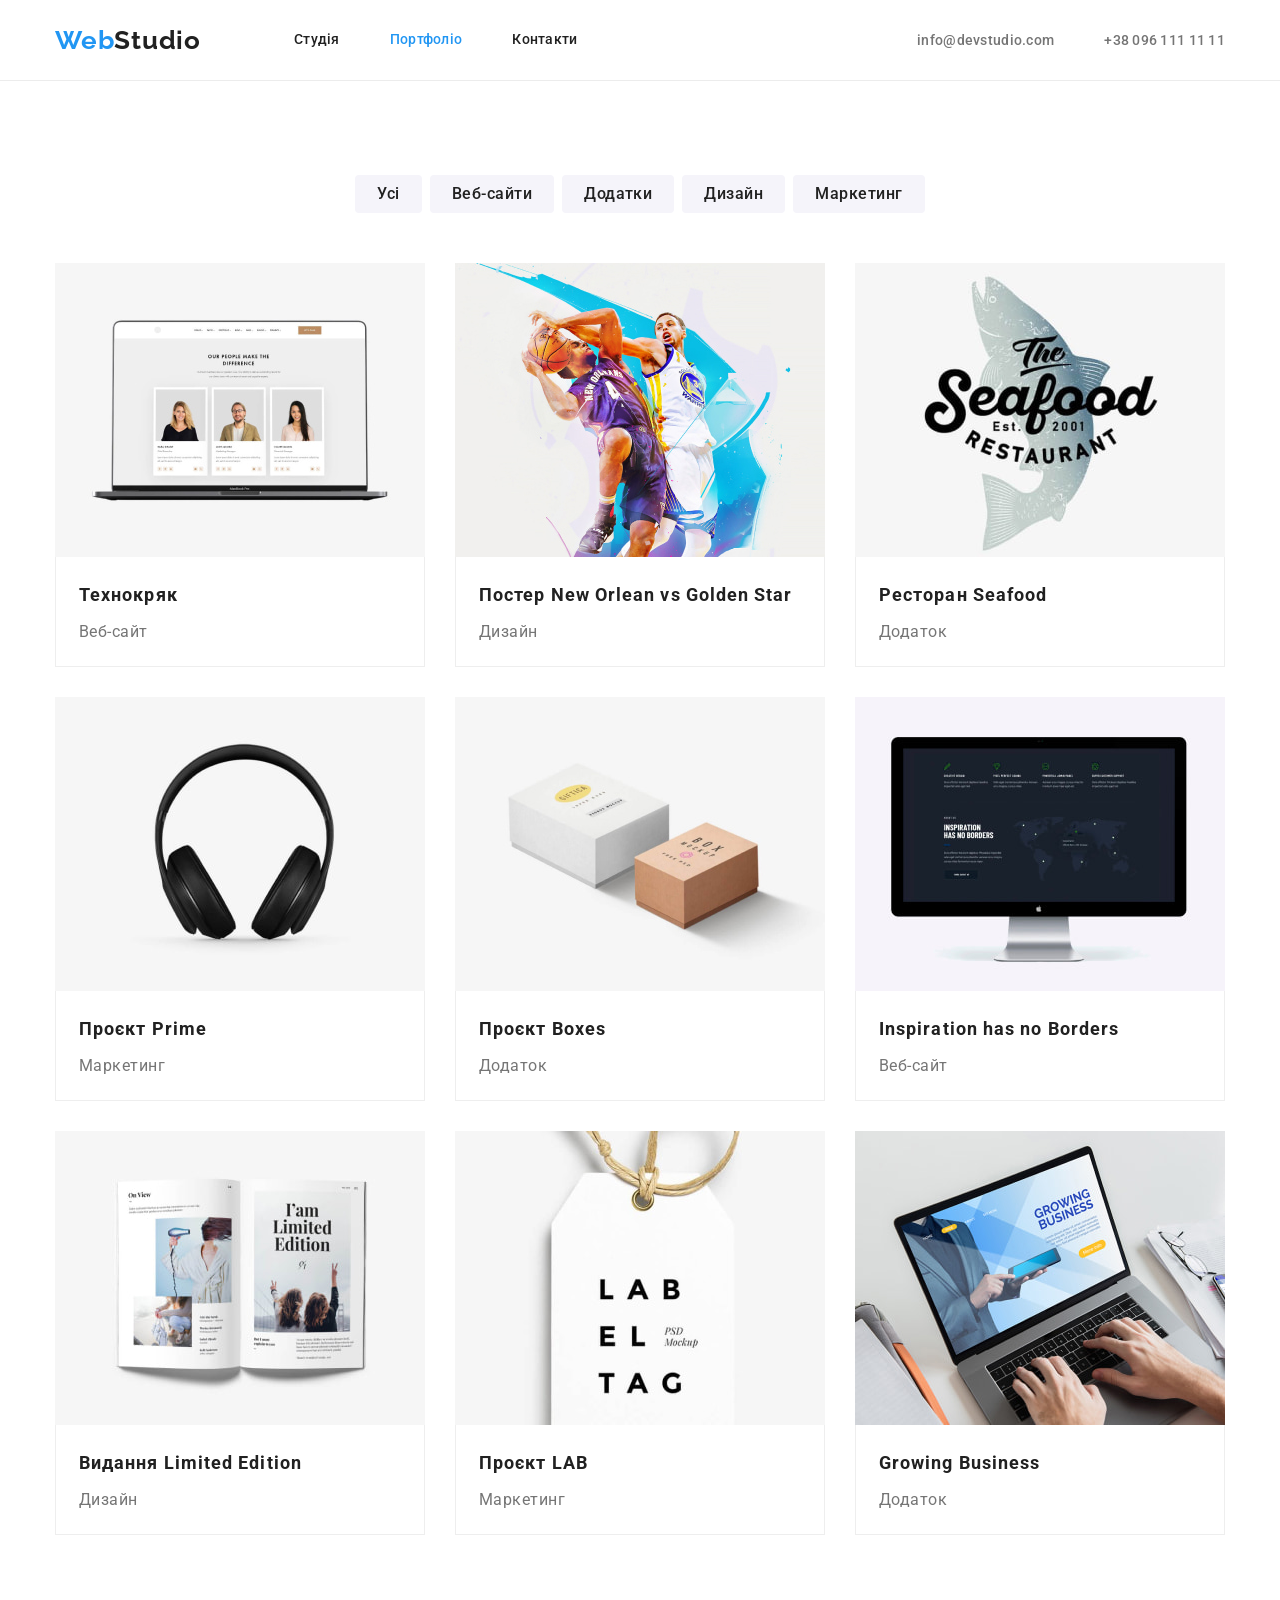
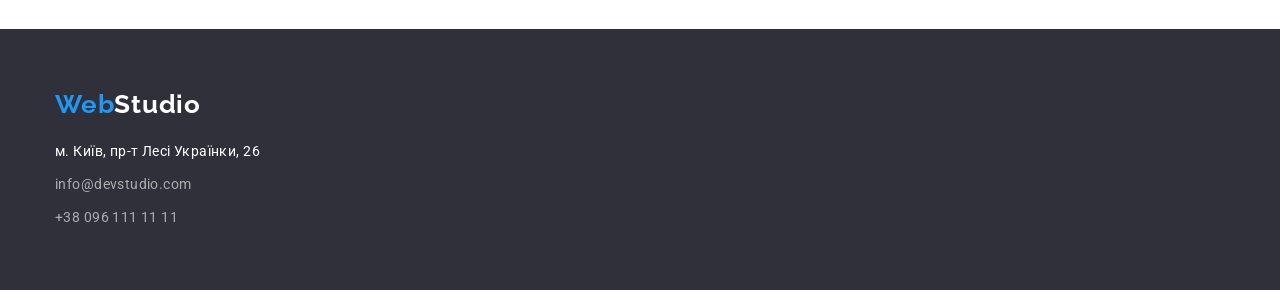
==== portfolio.html @ f5c1f459 "initial commit" ====
<!DOCTYPE html>
<html lang="uk">

<head>
    <meta charset="UTF-8">
    <meta http-equiv="X-UA-Compatible" content="IE=edge">
    <meta name="viewport" content="width=device-width, initial-scale=1.0">
    <title>Document</title>
    <link rel="preconnect" href="https://fonts.googleapis.com">
    <link rel="preconnect" href="https://fonts.gstatic.com" crossorigin>
    <link href="https://fonts.googleapis.com/css2?family=Raleway:wght@700&family=Roboto:wght@400;500;700;900&display=swap" rel="stylesheet">
    <link rel="stylesheet" href="https://cdnjs.cloudflare.com/ajax/libs/modern-normalize/1.1.0/modern-normalize.min.css">
    <link rel="stylesheet" href="./css/styles.css">
</head>

<body>
    <!--Header-->
    <header class="header">
        <div class="container header-nav">
            <a href="./index.html" class="header-logo link"> <span class="accent">Web</span>Studio</a>
            <nav>
                <ul class="site-nav list">
                    <li class="item"><a href="./index.html" class="link ">Студія</a></li>
                    <li class="item"><a href="./portfolio.html" class="link current">Портфоліо</a></li>
                    <li class="item"><a href="" class="link">Контакти</a></li>
                </ul>
            </nav>
            <ul class="header-contacts list">
                <li class="item">
                    <a href="mailto:info@devstudio.com" class="link">info@devstudio.com</a>
                </li>
                <li class="item">
                    <a href="tel:+380961111111" class="link">+38 096 111 11 11</a>
                </li>
            </ul>
        </div>
    </header>
    <main>
        <!--Портфоліо-->
        <h1 class="section-title visually-hidden">Портфоліо</h1>
        <!--Filter-->
        <section class="section">
            <div class="container project">
                <ul class="list category">
                    <li class="item"><button type="button" class="category-button">Усі</button></li>
                    <li class="item"><button type="button" class="category-button">Веб-сайти</button></li>
                    <li class="item"><button type="button" class="category-button">Додатки</button></li>
                    <li class="item"><button type="button" class="category-button">Дизайн</button></li>
                    <li class="item"><button type="button" class="category-button">Маркетинг</button></li>
                </ul>
                <ul class="project-list list">
                    <li class="item">
                        <a href="" class="link">
                            <img src="./images/project1.jpg" alt="ноутбук з зображенням сайта" class="project-image">
                            <div class="project-description">
                                <h3 class="project-title">Технокряк</h3>
                                <p class="project-category">Веб-сайт</p>
                            </div>
                        </a>
                    </li>
                    <li class="item">
                        <a href="" class="link">
                            <img src="./images/project2.jpg" alt="два баскетболісти" class="project-image">
                            <div class="project-description">
                                <h3 class="project-title">Постер New Orlean vs Golden Star</h3>
                                <p class="project-category">Дизайн</p>
                            </div>
                        </a>
                    </li>
                    <li class="item">
                        <a href="" class="link">
                            <img src="./images/project3.jpg" alt="логотип Seafood Restaraunt" class="project-image">
                            <div class="project-description">
                                <h3 class="project-title">Ресторан Seafood</h3>
                                <p class="project-category">Додаток</p>
                            </div>
                        </a>
                    </li>
                    <li class="item">
                        <a href="" class="link">
                            <img src="./images/project4.jpg" alt="навушники" class="project-image">
                            <div class="project-description">
                                <h3 class="project-title">Проєкт Prime</h3>
                                <p class="project-category">Маркетинг</p>
                            </div>
                        </a>
                    </li>
                    <li class="item">
                        <a href="" class="link">
                            <img src="./images/project5.jpg" alt="дві коробки" class="project-image">
                            <div class="project-description">
                                <h3 class="project-title">Проєкт Boxes</h3>
                                <p class="project-category">Додаток</p>
                            </div>
                        </a>
                    </li>
                    <li class="item">
                        <a href="" class="link">
                            <img src="./images/project6.jpg" alt="монітор з зображенням сайту" class="project-image">
                            <div class="project-description">
                                <h3 class="project-title">Inspiration has no Borders</h3>
                                <p class="project-category">Веб-сайт</p>
                            </div>
                        </a>
                    </li>
                    <li class="item">
                        <a href="" class="link">
                            <img src="./images/project7.jpg" alt="журнал" class="project-image">
                            <div class="project-description">
                                <h3 class="project-title">Видання Limited Edition</h3>
                                <p class="project-category">Дизайн</p>
                            </div>
                        </a>
                    </li>
                    <li class="item">
                        <a href="" class="link">
                            <img src="./images/project8.jpg" alt="етикетка" class="project-image">
                            <div class="project-description">
                                <h3 class="project-title">Проєкт LAB</h3>
                                <p class="project-category">Маркетинг</p>
                            </div>                        
                        </a>
                    </li>
                    <li class="item">
                        <a href="" class="link">
                            <img src="./images/project9.jpg" alt="руки на клавіатурі ноутбука" class="project-image">
                            <div class="project-description">
                                <h3 class="project-title">Growing Business</h3>
                                <p class="project-category">Додаток</p>
                            </div>
                        </a>
                    </li>
                </ul>
            </div>
        </section>
    </main>
    <footer class="footer">
        <div class="container">
            <a href="./index.html" class="footer-logo link"> <span class="accent">Web</span>Studio</a>
            <address>
                <ul class="list address">
                    <li class="address-item item">
                        <p>м. Київ, пр-т Лесі Українки, 26</p>
                    </li>
                    <li class="footer-contacts item">
                        <a href="mailto:info@devstudio.com" class="link">info@devstudio.com</a>
                    </li>
                    <li class="footer-contacts item">
                        <a href="tel:+380961111111" class="link">+38 096 111 11 11</a>
                    </li>
                </ul>
            </address>
        </div>
    </footer>
</body>

</html>
---- css/styles.css ----
/* колір основного тексту #757575 */
/* колір заголовків #212121 */
/* акцент #2196F3 */
/* колір ховера по кнопці "замовити послугу" #188CE8 */
/* колір контактів у хедері */
/* колір контактів у футеріrgba(255, 255, 255, 0.6); */
/* білий #FFFFFF */
/* колір основного фона #F5F5F5 */
/* вторинний цвіт фону #F5F4FA */
/* фон хедера #FFFFFF */

:root {
    --primary-text-color:#757575;
    --title-text-color:#212121;
    --accent-color:#2196F3;
    --header-contacts-color:#757575;
    --footer-contacts-color:rgba(255, 255, 255, 0.6);
    --white-color:#FFFFFF;
    --primary-background-color:#FFFFFF;
    --secondary-background-color:#F5F4FA;
    --header-background-color:#FFFFFF;
    --hero-background-color:#2F303A;
    --order-button-hover:#188CE8;
}

h1,
h2,
h3,
h4,
h5,
h6,
p,
ul {
    margin: 0;
    padding: 0;
}

body {
    background-color: var(--primary-background-color);
    color: var(--primary-text-color);
    font-family: Roboto, sans-serif;
}

.list {
    list-style: none;
}

.link {
    text-decoration: none;
}

.visually-hidden {
    position: absolute;
    white-space: nowrap;
    width: 1px;
    height: 1px;
    overflow: hidden;
    border: 0;
    padding: 0;
    clip: rect(0 0 0 0);
    clip-path: inset(50%);
    margin: -1px;
}

/* Хедер */

.container {
    margin-left: auto;
    margin-right: auto;
    width: 1200px;
    padding-left: 15px;
    padding-right: 15px;
}

.header-nav {
    display: flex;
    align-items: center;
}

.header {
    border-bottom: 1px solid #ECECEC;;
}

/* Лого */

.header-logo {
    color: var(--title-text-color);
    font-family: Raleway, sans-serif;
    font-weight: 700;
    font-size: 26px;
    line-height: 1.19;
    letter-spacing: 0.03em;
    
}

.header-logo .accent {
    color: var(--accent-color);
}

/* Головна навігація */

.site-nav {
    display: flex;
    margin-left: 93px;
}

.site-nav .item + .item {
    margin-left: 50px;
}

.site-nav .link {
    display: block;
    padding-top: 32px;
    padding-bottom: 32px;

    color: var(--title-text-color);
    font-weight: 500;
    font-size: 14px;
    line-height: 1.14;
    letter-spacing: 0.02em;
}

.site-nav .link.current {
    color: var(--accent-color);
}

.site-nav .link:hover, .site-nav .link:focus {
    color: var(--accent-color);
}

/* Контакти у хедері */

.header-contacts {
    display: flex;
    margin-left: auto;
}

.header-contacts .item + .item {
    margin-left: 50px;
}


.header-contacts .link {
    color: var(--header-contacts-color);
    font-weight: 500;
    font-size: 14px;
    line-height: 1.14;
    letter-spacing: 0.02em;
}

.header-contacts .link:hover,
.header-contacts .link:focus,
.footer-contacts .link:hover,
.footer-contacts .link:focus {
    color: var(--accent-color);
}

/* Hero */

.hero {
    background-color: var(--hero-background-color);
    text-align: center;
    padding-top: 200px;
    padding-bottom: 200px;
    margin-bottom: 94px;
}

.hero-button, .category-button {
    cursor: pointer;
}

.hero-title {
    margin-bottom: 30px;
    width: 696px;
    margin-left: auto;
    margin-right: auto;

    color: var(--white-color);
    font-weight: 900;
    font-size: 44px;
    line-height: 1.36;
    letter-spacing: 0.06em;
    text-transform: uppercase;
}

.hero-button {
    border: none;
    border-radius: 4px;
    padding: 10px 32px;
    min-width: 216px;
    display: block;
    margin-left: auto;
    margin-right: auto;

    background-color: var(--accent-color);
    color: var(--white-color);
    font-weight: 700;
    font-size: 16px;
    line-height: 1.88;
    text-align: center;
    letter-spacing: 0.06em;
}

.hero-button:hover, .hero-button:focus {
    background-color: var(--order-button-hover);
}


.section-title {
    color: var(--title-text-color);
    font-weight: 700;
    font-size: 36px;
    line-height: 1.17;
    text-align: center;
    letter-spacing: 0.03em;
}

/* Features */

.container.features {
    margin-bottom: 94px;
}

.features-list {
    display: flex;
}

.features-list .item {
    width: calc((100%-90px)/4);
}

.features-list .item:not(:last-child) {
    margin-right: 30px;
}

.features-title {
    margin-bottom: 10px;
    
    color: var(--title-text-color);
    font-weight: 700;
    font-size: 14px;
    line-height: 1.14;
    letter-spacing: 0.03em;
    text-transform: uppercase;
}

.features-description {
    font-size: 14px;
    line-height: 1.71;
    letter-spacing: 0.03em;
}

/* What we do */

.section-title {
    margin-bottom: 50px;
}

.services.list {
    display: flex;
}

.services img {
    display: block;
}

.services .item {
    width: calc((100%-60px)/3);
    height: auto;
}

.services .item:not(:last-child) {
    margin-right: 30px;
}

.services {
    margin-bottom: 94px;
}

/* Team */

.container.team {
    padding-top: 94px;
    padding-bottom: 94px;
}

.team.list {
    display: flex;
}

.team .item {
    width: calc((100%-90px)/4);
    border-radius: 0px 0px 4px 4px;
}

.team .item:not(:last-child) {
    margin-right: 30px;
}

.section.secondary-color {
    background-color: var(--secondary-background-color);
}

.team .section-title {
    margin-left: auto;
    margin-right: auto;
}

.team-photo {
    margin-bottom: 30px;
    display: block;
    width: 100%;
}

.team-name {
    margin-bottom: 10px;

    color: var(--title-text-color);
    font-weight: 500;
    font-size: 16px;
    line-height: 1.19;
    text-align: center;
    letter-spacing: 0.03em;
}

.team-position {
    margin-bottom: 30px;
    
    font-size: 16px;
    line-height: 1.19;
    text-align: center;
    letter-spacing: 0.03em;
}

/* Footer */

.footer {
    background-color: var(--hero-background-color);
}

.footer .container {
    padding-top: 60px;
    padding-bottom: 60px;
}

.footer-logo {
    display: inline-block;
    margin-bottom: 20px;
    
    color: var(--white-color);
    
    font-family: Raleway, sans-serif;
    font-weight: 700;
    font-size: 26px;
    line-height: 1.19;
    letter-spacing: 0.03em;
}

.footer-logo .accent {
    color: var(--accent-color);
}

.address {
    display: inline-block;
    width: 231px;
}

.address-item {
    color: var(--white-color);
    font-style: normal;
    font-size: 14px;
    line-height: 1.71;
    letter-spacing: 0.03em;
}

.address .item:not(:last-child) {
    margin-bottom: 9px;
}

.footer-contacts .link {
    color: var(--footer-contacts-color);
    font-style: normal;
    font-size: 14px;
    line-height: 1.71;
    letter-spacing: 0.03em;
}


/* Фільтр */

.category {
    display: flex;
    margin-bottom: 50px;
    justify-content: center;
}

.category .item + .item{
    margin-left: 8px;
}

.category-button {
    display: inline-block;
    padding: 6px 22px;
    border-radius: 4px;
    border: none;

    background-color: var(--secondary-background-color);
    color: var(--title-text-color);
    font-weight: 500;
    font-size: 16px;
    line-height: 1.62;
    text-align: center;
    letter-spacing: 0.03em;
}

.category-button:hover,
.category-button:focus {
    background-color: var(--accent-color);
    color: var(--white-color);
}

/* Портфоліо */

.container.project {
    margin-top: 94px;
    margin-bottom: 94px;
}



.project-list {
    display: flex;
    flex-wrap: wrap;
}

.project-list img {
    display: block;
    width: 100%;
    height: auto;
}

.project-description {
    padding: 20px 23px 19px 23px;
    border-right: 1px solid #EEEEEE;
    border-left: 1px solid #EEEEEE;
    border-bottom: 1px solid #EEEEEE;
}

.project-category {
    display: block; 
}


.project-list .item {
    width: ((100%-60px)/3);
    /* width: 370px; */
    margin-right: 30px;
    margin-bottom: 30px;
}

.project-list .item:nth-child(3n) {
    margin-right: 0;
}

.project-list .item:nth-last-child(-n+3) {
    margin-bottom: 0;
}

.project-title {
    margin-bottom: 4px;
    
    color: var(--title-text-color);
    font-weight: 700;
    font-size: 18px;
    line-height: 2;
    letter-spacing: 0.06em;
}

.project-category {
    font-size: 16px;
    line-height: 1.88;
    letter-spacing: 0.03em;
}

.project-list .project-category {
    color: var(--primary-text-color)
}
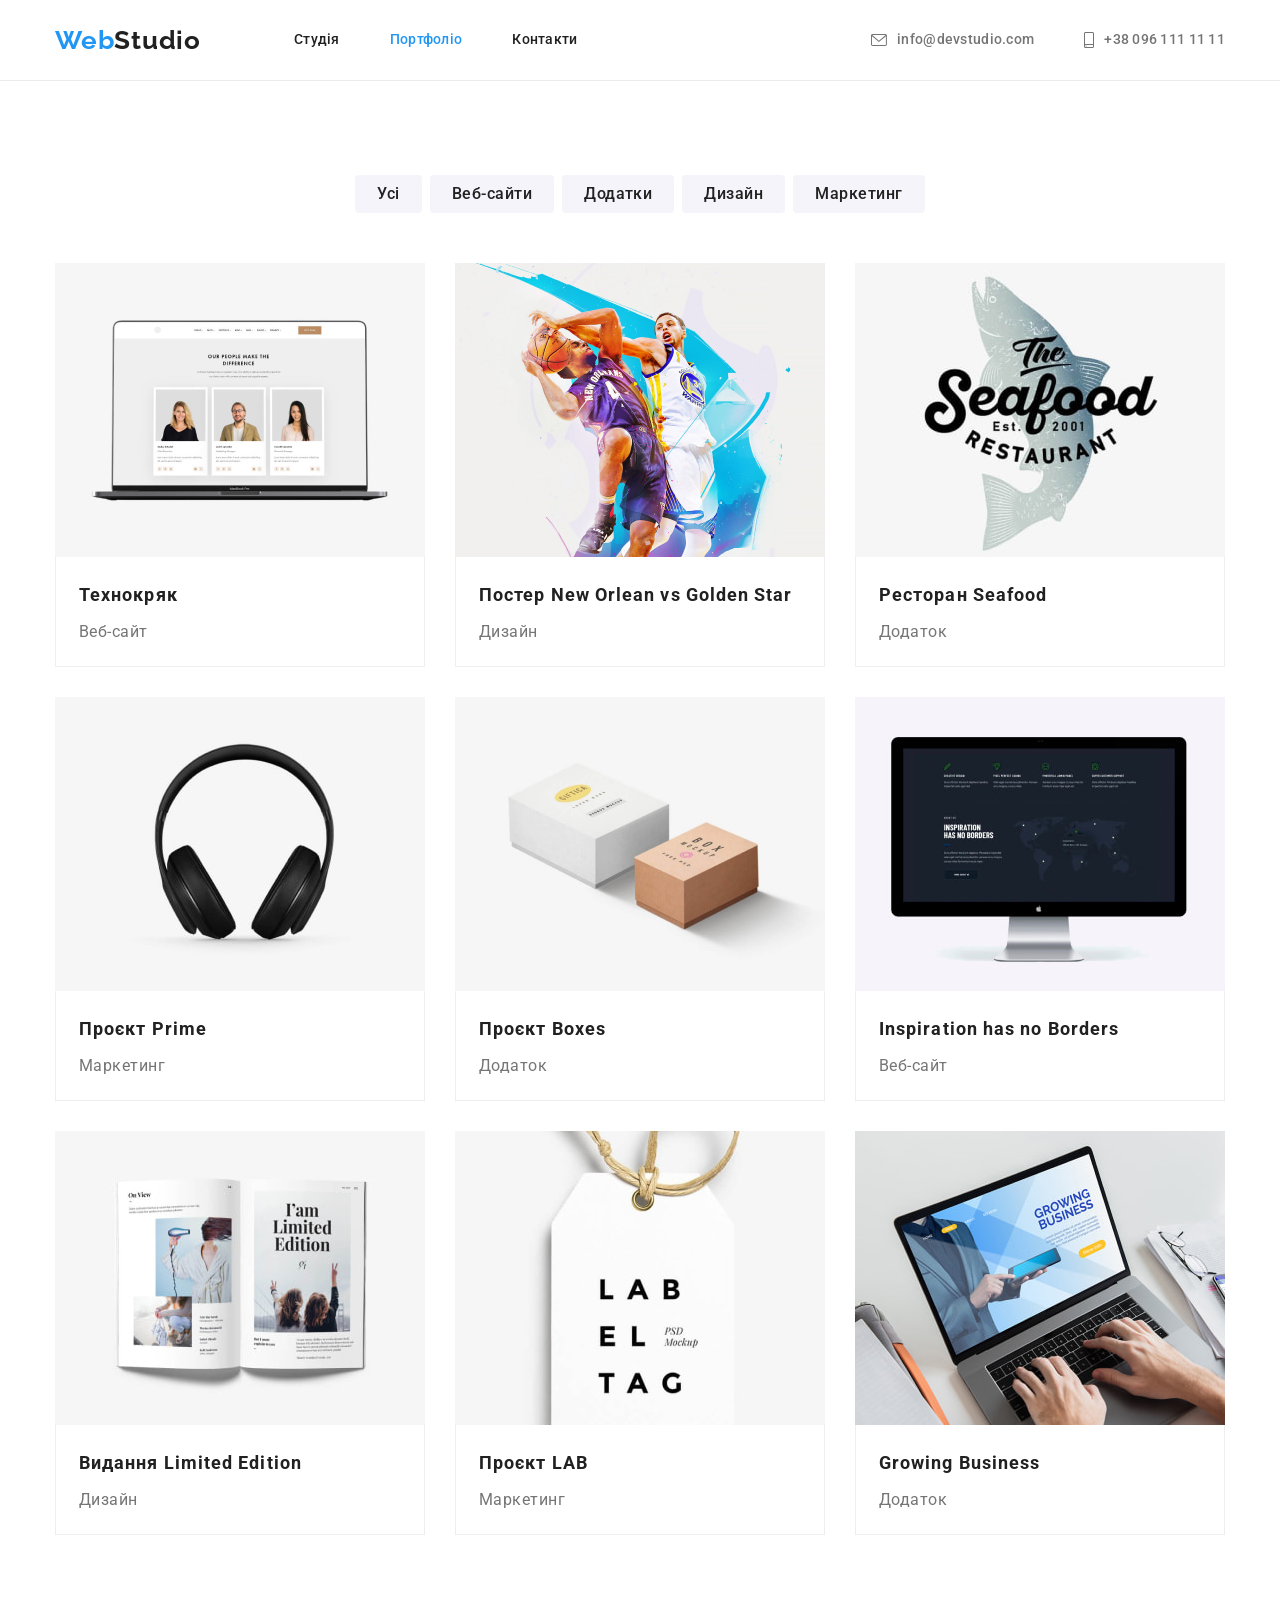
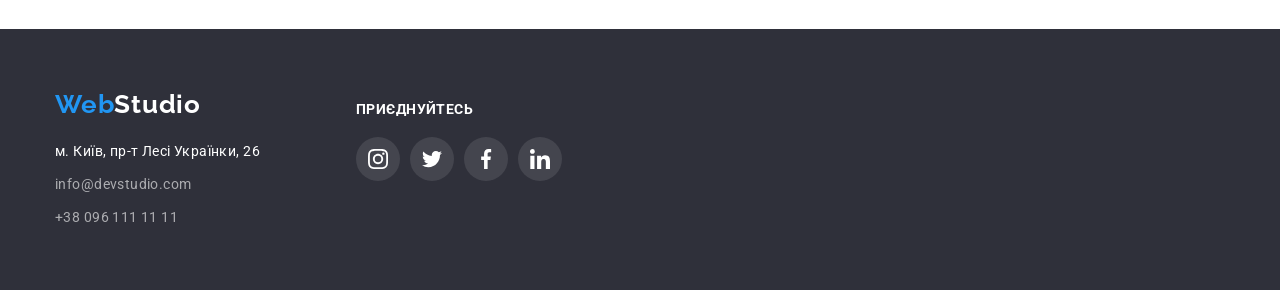
==== commit 35887038: "добавляет иконки на страницу портфолио" ====
--- a/portfolio.html
+++ b/portfolio.html
@@ -27,10 +27,20 @@
             </nav>
             <ul class="header-contacts list">
                 <li class="item">
-                    <a href="mailto:info@devstudio.com" class="link">info@devstudio.com</a>
+                    <a href="mailto:info@devstudio.com" class="link">
+                        <svg class="icon envelope">
+                            <use href="./images/icons.svg#icon-envelope"></use>
+                        </svg>
+                        info@devstudio.com
+                    </a>
                 </li>
                 <li class="item">
-                    <a href="tel:+380961111111" class="link">+38 096 111 11 11</a>
+                    <a href="tel:+380961111111" class="link">
+                        <svg class="icon smartphone">
+                            <use href="./images/icons.svg#icon-smartphone"></use>
+                        </svg>
+                        +38 096 111 11 11
+                    </a>
                 </li>
             </ul>
         </div>
@@ -136,20 +146,55 @@
     </main>
     <footer class="footer">
         <div class="container">
-            <a href="./index.html" class="footer-logo link"> <span class="accent">Web</span>Studio</a>
-            <address>
-                <ul class="list address">
-                    <li class="address-item item">
-                        <p>м. Київ, пр-т Лесі Українки, 26</p>
-                    </li>
-                    <li class="footer-contacts item">
-                        <a href="mailto:info@devstudio.com" class="link">info@devstudio.com</a>
-                    </li>
-                    <li class="footer-contacts item">
-                        <a href="tel:+380961111111" class="link">+38 096 111 11 11</a>
-                    </li>
-                </ul>
-            </address>
+            <div class="logo-address">
+                <a href="./index.html" class="footer-logo link"> <span class="accent">Web</span>Studio</a>
+                <address>
+                    <ul class="list address">
+                        <li class="address-item item">
+                            <p>м. Київ, пр-т Лесі Українки, 26</p>
+                        </li>
+                        <li class="footer-contacts item">
+                            <a href="mailto:info@devstudio.com" class="link">info@devstudio.com</a>
+                        </li>
+                        <li class="footer-contacts item">
+                            <a href="tel:+380961111111" class="link">+38 096 111 11 11</a>
+                        </li>
+                    </ul>
+                </address>
+            </div>
+            <div class="footer-social">
+                <h3>приєднуйтесь</h3>
+                <ul class="list">
+                    <li>
+                        <a href="" class="social-item">
+                            <svg class="icon">
+                                <use href="./images/icons.svg#icon-instagram"></use>
+                            </svg>
+                        </a>
+                    </li>
+                    <li>
+                        <a href="" class="social-item">
+                            <svg class="icon">
+                                <use href="./images/icons.svg#icon-twitter"></use>
+                            </svg>
+                        </a>
+                    </li>
+                    <li>
+                        <a href="" class="social-item">
+                            <svg class="icon">
+                                <use href="./images/icons.svg#icon-facebook"></use>
+                            </svg>
+                        </a>
+                    </li>
+                    <li>
+                        <a href="" class="social-item">
+                            <svg class="icon">
+                                <use href="./images/icons.svg#icon-linkedin"></use>
+                            </svg>
+                        </a>
+                    </li>
+                </ul>
+            </div>
         </div>
     </footer>
 </body>
--- a/css/styles.css
+++ b/css/styles.css
@@ -21,6 +21,8 @@
     --header-background-color:#FFFFFF;
     --hero-background-color:#2F303A;
     --order-button-hover:#188CE8;
+    --social-item-color:#AFB1B8;
+    --footer-social-background:rgba(255, 255, 255, 0.1);
 }
 
 h1,
@@ -141,6 +143,9 @@
 
 
 .header-contacts .link {
+    display: flex;
+    align-items: center;
+
     color: var(--header-contacts-color);
     font-weight: 500;
     font-size: 14px;
@@ -155,10 +160,36 @@
     color: var(--accent-color);
 }
 
+.header-contacts .icon {
+    margin-right: 10px;
+    fill: var(--header-contacts-color) 
+}
+
+.envelope {
+    width: 16px;
+    height: 12px;
+}
+
+.smartphone {
+    width: 10px;
+    height: 16px;
+}
+
+.header-contacts .link:hover .icon {
+    fill: var(--accent-color);
+}
+
 /* Hero */
 
 .hero {
-    background-color: var(--hero-background-color);
+    background-image: linear-gradient(to right, rgba(47, 48, 58, 0.4), rgba(47, 68, 58, 0.4)), url(../images/hero.jpg);
+    background-color: #C4C4C4;
+    background-size: cover;
+    background-position: center;
+    margin-left: auto;
+    margin-right: auto;
+    max-height: 600px;
+    max-width: 1600px;
     text-align: center;
     padding-top: 200px;
     padding-bottom: 200px;
@@ -225,17 +256,34 @@
     display: flex;
 }
 
-.features-list .item {
+.features-item {
     width: calc((100%-90px)/4);
 }
 
-.features-list .item:not(:last-child) {
+.features-item > .box {
+    display: flex;
+    justify-content: center;
+    align-items: center;
+    width: 270px;
+    height: 120px;
+    margin-bottom: 30px;
+    background-color: var(--secondary-background-color);
+}
+
+.features-item .icon {
+    width: 70px;
+    height: 70px;
+}
+
+
+
+.features-list .features-item:not(:last-child) {
     margin-right: 30px;
 }
 
 .features-title {
     margin-bottom: 10px;
-    
+
     color: var(--title-text-color);
     font-weight: 700;
     font-size: 14px;
@@ -304,6 +352,12 @@
 .team .section-title {
     margin-left: auto;
     margin-right: auto;
+}
+
+.team > li {
+    background-color: #FFFFFF;
+    box-shadow: 0px 1px 3px rgba(0, 0, 0, 0.12), 0px 1px 1px rgba(0, 0, 0, 0.14), 0px 2px 1px rgba(0, 0, 0, 0.2);
+    border-radius: 0px 0px 4px 4px;
 }
 
 .team-photo {
@@ -324,7 +378,7 @@
 }
 
 .team-position {
-    margin-bottom: 30px;
+    margin-bottom: 16px;
     
     font-size: 16px;
     line-height: 1.19;
@@ -332,8 +386,114 @@
     letter-spacing: 0.03em;
 }
 
+.team-social {
+    display: flex;
+    list-style: none;
+    margin: 0 32px 30px 32px;
+    padding: 0;
+}
+
+.social-item {
+    width: 44px;
+    height: 44px;
+    display: flex;
+    border-radius: 50%;
+    align-items: center;
+    justify-content: center;
+}
+
+.team-social > li:not(:last-child) {
+    margin-right: 10px;
+}
+
+.social-item .icon {
+    width: 20px;
+    height: 20px;
+    fill: var(--social-item-color);
+}
+
+.social-item:hover {
+    background-color: var(--accent-color);
+}
+
+.social-item:hover .icon {
+    fill: var(--white-color);
+}
+
+/* Clients */
+
+.container.clients {
+    padding-top: 94px;
+    padding-bottom: 94px;
+}
+
+.clients .section-title {
+    margin-bottom: 50px;
+}
+
+.clients > .list {
+    display: flex;
+}
+
+.clients-item {
+    display: flex;
+    align-items: center;
+    justify-content: center;
+    width: 170px;
+    height: 92px;
+    
+    border: 1px solid #AFB1B8;
+    border-radius: 4px;
+}
+
+.clients-item:not(:last-child) {
+    margin-right: 30px;
+}
+
+.clients-item .icon {
+    fill: var(--social-item-color);
+}
+
+.clients-item:hover .icon {
+    fill: var(--accent-color);
+}
+
+.clients-item:hover {
+    border-color: var(--accent-color);
+}
+
+.client1 {
+    width: 41px;
+    height: 46.7px;
+}
+
+.client2 {
+    width: 40px;
+    height: 52px;
+}
+
+.client3 {
+    width: 43.46px;
+    height: 41.18px;
+}
+
+.client4 {
+    width: 84.44px;
+    height: 40.62px;
+}
+
+.client5 {
+    width: 62.54px;
+    height: 45.43px;
+}
+
+.client6 {
+    width: 93.79px;
+    height: 43.93px;
+}
+
 /* Footer */
-
+    
 .footer {
     background-color: var(--hero-background-color);
 }
@@ -341,6 +501,7 @@
 .footer .container {
     padding-top: 60px;
     padding-bottom: 60px;
+    display: flex;
 }
 
 .footer-logo {
@@ -385,6 +546,46 @@
     letter-spacing: 0.03em;
 }
 
+.footer-social {
+    display: block;
+    height: 80px;
+    padding: 0;
+    margin-left: 70px;
+    margin-top: 12px;
+}
+
+.footer-social h3 {
+    margin-bottom: 20px;
+
+    font-weight: 700;
+    font-size: 14px;
+    line-height: 16px;
+    letter-spacing: 0.03em;
+    text-transform: uppercase;
+    
+    color: var(--white-color);
+}
+
+.footer-social .social-item {
+    background-color: var(--footer-social-background);
+    border-radius: 50%;
+}
+
+.footer-social li:not(:last-child) {
+    margin-right: 10px;
+}
+
+.footer-social .list {
+    display: flex;
+}
+
+.footer-social .icon {
+    fill: var(--white-color);
+}
+
+.footer-social .social-item:hover {
+    background-color: var(--accent-color);
+}
 
 /* Фільтр */
 
@@ -453,7 +654,6 @@
 
 .project-list .item {
     width: ((100%-60px)/3);
-    /* width: 370px; */
     margin-right: 30px;
     margin-bottom: 30px;
 }
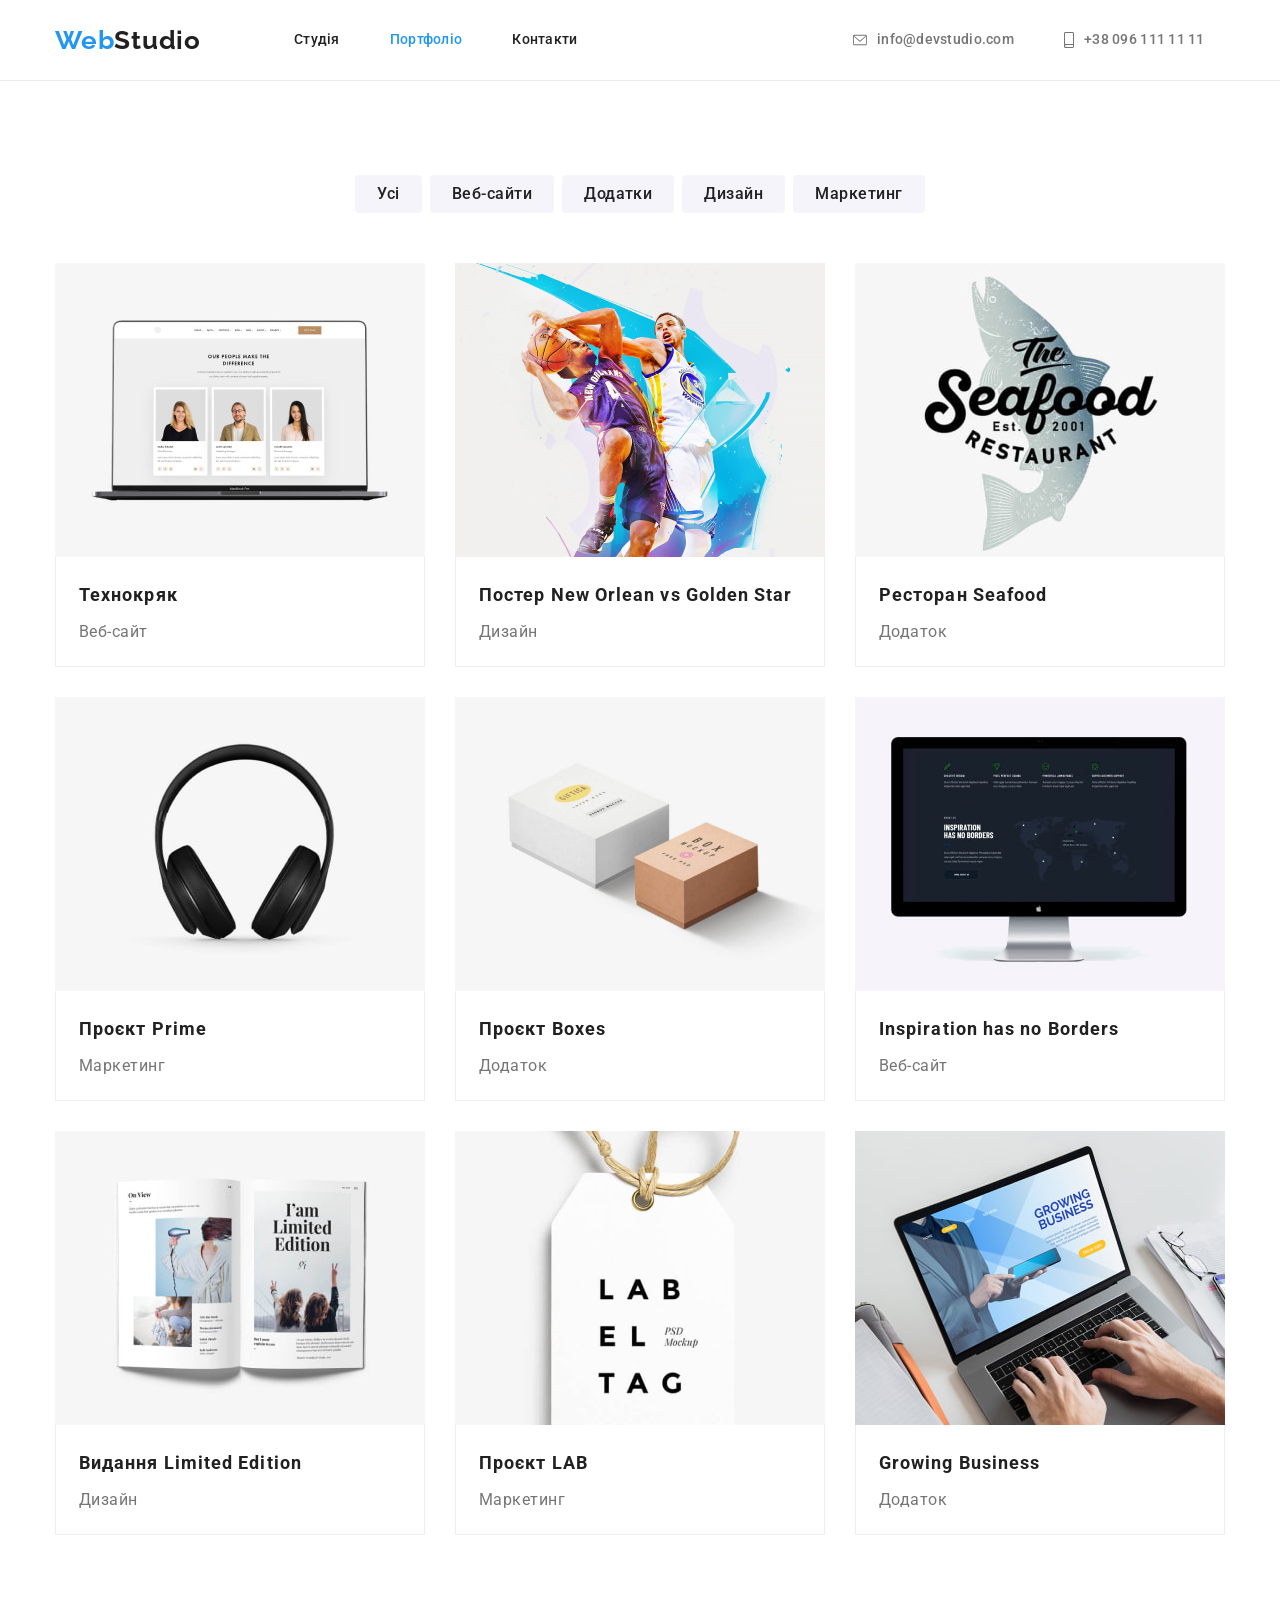
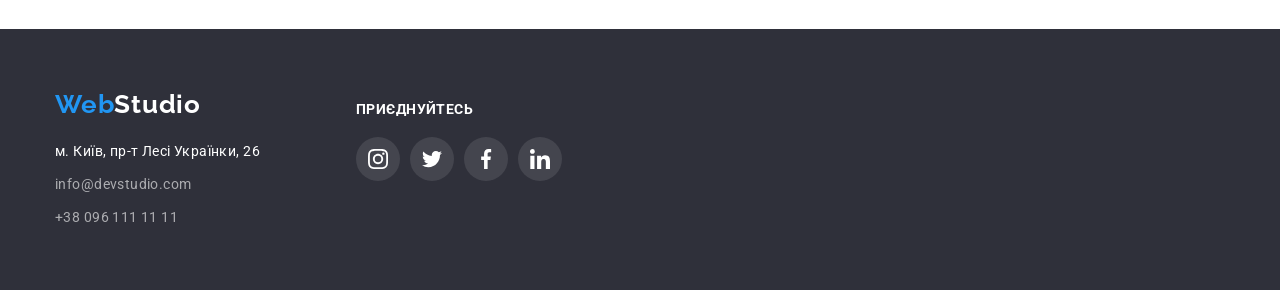
==== commit 96fe636a: "добавляет размеры иконок в html" ====
--- a/portfolio.html
+++ b/portfolio.html
@@ -28,7 +28,7 @@
             <ul class="header-contacts list">
                 <li class="item">
                     <a href="mailto:info@devstudio.com" class="link">
-                        <svg class="icon envelope">
+                        <svg class="icon envelope" width="16" height="12">
                             <use href="./images/icons.svg#icon-envelope"></use>
                         </svg>
                         info@devstudio.com
@@ -36,7 +36,7 @@
                 </li>
                 <li class="item">
                     <a href="tel:+380961111111" class="link">
-                        <svg class="icon smartphone">
+                        <svg class="icon smartphone" width="10" height="16">
                             <use href="./images/icons.svg#icon-smartphone"></use>
                         </svg>
                         +38 096 111 11 11
@@ -167,28 +167,28 @@
                 <ul class="list">
                     <li>
                         <a href="" class="social-item">
-                            <svg class="icon">
+                            <svg class="icon" width="20" height="20">
                                 <use href="./images/icons.svg#icon-instagram"></use>
                             </svg>
                         </a>
                     </li>
                     <li>
                         <a href="" class="social-item">
-                            <svg class="icon">
+                            <svg class="icon" width="20" height="20">
                                 <use href="./images/icons.svg#icon-twitter"></use>
                             </svg>
                         </a>
                     </li>
                     <li>
                         <a href="" class="social-item">
-                            <svg class="icon">
+                            <svg class="icon" width="20" height="20">
                                 <use href="./images/icons.svg#icon-facebook"></use>
                             </svg>
                         </a>
                     </li>
                     <li>
                         <a href="" class="social-item">
-                            <svg class="icon">
+                            <svg class="icon" width="20" height="20">
                                 <use href="./images/icons.svg#icon-linkedin"></use>
                             </svg>
                         </a>
--- a/css/styles.css
+++ b/css/styles.css
@@ -145,6 +145,8 @@
 .header-contacts .link {
     display: flex;
     align-items: center;
+    width: 161px;
+    height: 16px;
 
     color: var(--header-contacts-color);
     font-weight: 500;
@@ -163,16 +165,6 @@
 .header-contacts .icon {
     margin-right: 10px;
     fill: var(--header-contacts-color) 
-}
-
-.envelope {
-    width: 16px;
-    height: 12px;
-}
-
-.smartphone {
-    width: 10px;
-    height: 16px;
 }
 
 .header-contacts .link:hover .icon {
@@ -270,13 +262,6 @@
     background-color: var(--secondary-background-color);
 }
 
-.features-item .icon {
-    width: 70px;
-    height: 70px;
-}
-
-
-
 .features-list .features-item:not(:last-child) {
     margin-right: 30px;
 }
@@ -407,8 +392,6 @@
 }
 
 .social-item .icon {
-    width: 20px;
-    height: 20px;
     fill: var(--social-item-color);
 }
 
@@ -460,36 +443,6 @@
 
 .clients-item:hover {
     border-color: var(--accent-color);
-}
-
-.client1 {
-    width: 41px;
-    height: 46.7px;
-}
-
-.client2 {
-    width: 40px;
-    height: 52px;
-}
-
-.client3 {
-    width: 43.46px;
-    height: 41.18px;
-}
-
-.client4 {
-    width: 84.44px;
-    height: 40.62px;
-}
-
-.client5 {
-    width: 62.54px;
-    height: 45.43px;
-}
-
-.client6 {
-    width: 93.79px;
-    height: 43.93px;
 }
 
 /* Footer */
